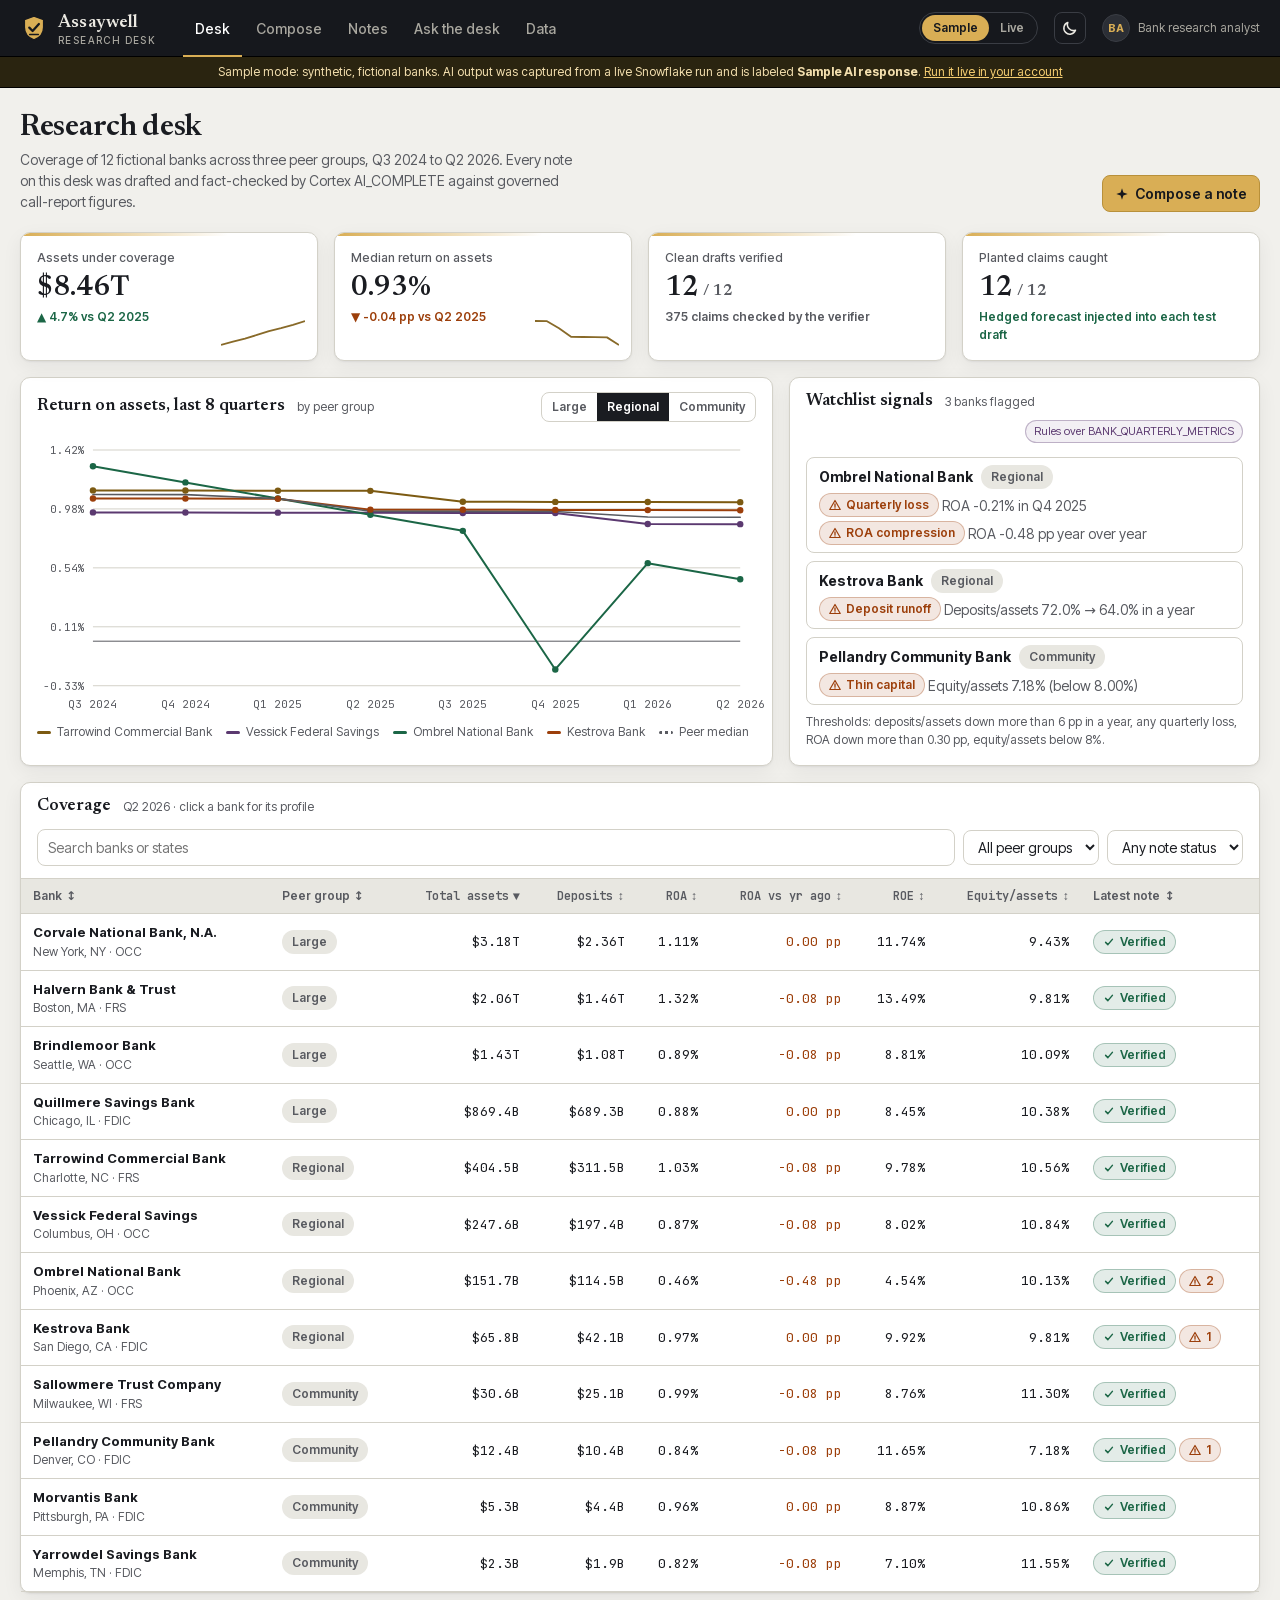
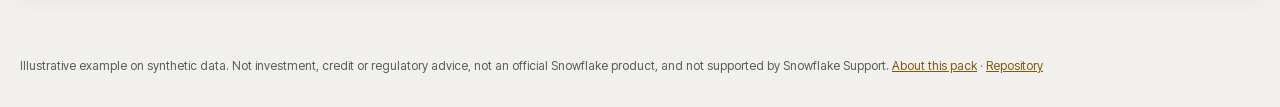
==== docs/try/index.html @ 289721bb "v2: Assaywell app (Streamlit Live + hosted Sample), landing page, captured live sample data, screens" ====
<!doctype html>
<html lang="en">
<head>
  <meta charset="utf-8">
  <meta name="viewport" content="width=device-width, initial-scale=1">
  <title>Assaywell Research · Verified Bank Research (Sample mode)</title>
  <meta name="description" content="No-account example of Verified Bank Research: grounded, self-verifying bank research notes on synthetic data.">
  <meta name="color-scheme" content="light dark">
  <link rel="icon" href="data:image/svg+xml,%3Csvg xmlns='http://www.w3.org/2000/svg' viewBox='0 0 32 32'%3E%3Cpath d='M16 2.5 27 6.5v8.6c0 7.1-4.6 12.2-11 14.4C9.6 27.3 5 22.2 5 15.1V6.5Z' fill='%23D9AE55' stroke='%2316181D' stroke-width='1.6'/%3E%3Cpath d='m10.6 15.6 3.8 3.8 7.2-8' fill='none' stroke='%2316181D' stroke-width='2.6' stroke-linecap='round'/%3E%3C/svg%3E">
  <link rel="stylesheet" href="app.css">
</head>
<body>
  <noscript>This example needs JavaScript. The repository README shows the same screens as screenshots.</noscript>
  <script src="app.js" defer></script>
</body>
</html>
---- docs/try/app.css ----
@import url("../fonts/fonts.css");

:root {
  --bg: #F1F0EC; --surface: #FFFFFF; --surface-2: #E8E7E1; --line: #D3D1C8;
  --ink: #1A1C21; --muted: #585A60; --bar: #16181D; --bar-ink: #ECEAE3; --bar-muted: #A9A79F;
  --brass: #7C5A12; --brass-fill: #D9AE55; --verified: #1B6646; --review: #9C3F0B; --assay: #5B3970;
  --shadow: 0 1px 2px rgba(22,24,29,.06), 0 6px 20px rgba(22,24,29,.06);
  --serif: "Newsreader", Georgia, serif; --sans: "Inter Tight", system-ui, -apple-system, "Segoe UI", sans-serif;
  --mono: "JetBrains Mono", ui-monospace, Menlo, monospace;
  --r: 10px;
  color-scheme: light;
}
:root[data-theme="dark"] {
  --bg: #121316; --surface: #1A1C20; --surface-2: #23262B; --line: #32353B;
  --ink: #ECEAE3; --muted: #A3A39C; --bar: #0C0D0F;
  --brass: #D9AE55; --verified: #5CC995; --review: #F0965A; --assay: #C9A2DB;
  --shadow: 0 1px 2px rgba(0,0,0,.3), 0 8px 24px rgba(0,0,0,.25);
  color-scheme: dark;
}
@media (prefers-color-scheme: dark) {
  :root:not([data-theme="light"]) {
    --bg: #121316; --surface: #1A1C20; --surface-2: #23262B; --line: #32353B;
    --ink: #ECEAE3; --muted: #A3A39C; --bar: #0C0D0F;
    --brass: #D9AE55; --verified: #5CC995; --review: #F0965A; --assay: #C9A2DB;
    --shadow: 0 1px 2px rgba(0,0,0,.3), 0 8px 24px rgba(0,0,0,.25);
    color-scheme: dark;
  }
}

* { box-sizing: border-box; }
html { overflow-x: clip; }
body { margin: 0; background: var(--bg); color: var(--ink); font: 14px/1.5 var(--sans); -webkit-font-smoothing: antialiased; }
button, input, select { font: inherit; color: inherit; }
a { color: var(--brass); }
:focus-visible { outline: 2px solid var(--brass-fill); outline-offset: 2px; border-radius: 4px; }
.sr { position: absolute; width: 1px; height: 1px; overflow: hidden; clip: rect(0 0 0 0); white-space: nowrap; }
.mono { font-family: var(--mono); font-variant-numeric: tabular-nums; }
.muted { color: var(--muted); }

/* ---------- top bar ---------- */
.topbar { position: sticky; top: 0; z-index: 30; background: var(--bar); color: var(--bar-ink); border-bottom: 1px solid #000; }
.topbar .row { display: flex; align-items: center; gap: 16px; padding: 0 20px; height: 56px; max-width: 1360px; margin: 0 auto; }
.brand { display: flex; align-items: center; gap: 10px; text-decoration: none; color: var(--bar-ink); flex: 0 0 auto; }
.brand svg { width: 28px; height: 28px; }
.brand b { font: 600 18px/1 var(--serif); letter-spacing: .01em; }
.brand small { display: block; font: 500 10px/1 var(--sans); letter-spacing: .14em; text-transform: uppercase; color: var(--bar-muted); margin-top: 3px; }
.tabs { display: flex; gap: 2px; margin-left: 12px; overflow-x: auto; scrollbar-width: none; }
.tabs::-webkit-scrollbar { display: none; }
.tab { background: none; border: 0; color: var(--bar-muted); padding: 18px 12px 16px; cursor: pointer; border-bottom: 2px solid transparent; white-space: nowrap; font-weight: 500; }
.tab:hover { color: var(--bar-ink); }
.tab[aria-selected="true"] { color: #fff; border-bottom-color: var(--brass-fill); }
.spacer { flex: 1; }
.env { display: inline-flex; align-items: center; border: 1px solid #3A3D44; border-radius: 999px; padding: 2px; flex: 0 0 auto; }
.env button { border: 0; background: none; color: var(--bar-muted); padding: 4px 11px; border-radius: 999px; cursor: pointer; font-size: 12px; font-weight: 600; }
.env button[aria-pressed="true"] { background: var(--brass-fill); color: #16181D; }
.chip-role { display: flex; align-items: center; gap: 8px; font-size: 12px; color: var(--bar-muted); flex: 0 0 auto; }
.avatar { width: 28px; height: 28px; border-radius: 50%; background: #2B2E35; color: var(--brass-fill); display: grid; place-items: center; font-weight: 700; font-size: 11px; border: 1px solid #3A3D44; }
.iconbtn { background: none; border: 1px solid #3A3D44; color: var(--bar-ink); width: 32px; height: 32px; border-radius: 8px; cursor: pointer; display: grid; place-items: center; flex: 0 0 auto; }
.iconbtn svg { width: 16px; height: 16px; }
.banner { background: #2A2410; color: #F3DFAE; font-size: 12px; text-align: center; padding: 6px 16px; border-bottom: 1px solid #000; }
.banner a { color: #F7CF72; }

/* ---------- layout ---------- */
main { max-width: 1360px; margin: 0 auto; padding: 24px 20px 64px; }
.view { animation: enter .35s ease backwards; }
@keyframes enter { from { opacity: 0; transform: translateY(6px); } }
.pagehead { display: flex; flex-wrap: wrap; align-items: end; gap: 12px 24px; margin-bottom: 20px; }
.pagehead h1 { font: 600 30px/1.1 var(--serif); margin: 0; letter-spacing: -.01em; }
.pagehead p { margin: 4px 0 0; color: var(--muted); max-width: 70ch; }
.pagehead .actions { margin-left: auto; display: flex; gap: 8px; flex-wrap: wrap; }
.grid { display: grid; gap: 16px; }
.g-kpi { grid-template-columns: repeat(4, minmax(0, 1fr)); }
.g-2 { grid-template-columns: minmax(0, 1.6fr) minmax(0, 1fr); }
.panel { background: var(--surface); border: 1px solid var(--line); border-radius: var(--r); box-shadow: var(--shadow); min-width: 0; }
.panel > header { display: flex; align-items: center; flex-wrap: wrap; gap: 8px 12px; padding: 14px 16px 0; }
.panel > header h2 { font: 600 17px/1.2 var(--serif); margin: 0; }
.panel > header .sub { color: var(--muted); font-size: 12px; }
.panel .body { padding: 14px 16px 16px; }
.powered { margin-left: auto; font-size: 11px; color: var(--assay); border: 1px solid color-mix(in srgb, var(--assay) 35%, transparent); background: color-mix(in srgb, var(--assay) 8%, transparent); padding: 2px 8px; border-radius: 999px; white-space: nowrap; max-width: 100%; overflow: hidden; text-overflow: ellipsis; }

/* ---------- KPI ---------- */
.kpi { padding: 16px; position: relative; overflow: hidden; }
.kpi .label { font-size: 12px; color: var(--muted); font-weight: 500; }
.kpi .value { font: 600 28px/1.1 var(--serif); margin: 6px 0 4px; font-variant-numeric: tabular-nums; }
.kpi .delta { font-size: 12px; font-weight: 600; }
.kpi .delta.up { color: var(--verified); } .kpi .delta.down { color: var(--review); } .kpi .delta.flat { color: var(--muted); }
.kpi svg.spark { position: absolute; right: 12px; bottom: 12px; width: 84px; height: 30px; opacity: .9; }
.kpi::after { content: ""; position: absolute; inset: 0 0 auto 0; height: 3px; background: linear-gradient(90deg, var(--brass-fill), transparent 70%); }

/* ---------- buttons, pills, inputs ---------- */
.btn { display: inline-flex; align-items: center; gap: 6px; border: 1px solid var(--line); background: var(--surface); padding: 7px 12px; border-radius: 8px; cursor: pointer; font-weight: 600; text-decoration: none; color: var(--ink); transition: transform .15s, border-color .15s, background .15s; }
.btn:hover { border-color: var(--brass); transform: translateY(-1px); }
.btn.primary { background: var(--brass-fill); border-color: #B8903A; color: #16181D; }
.btn.primary:hover { background: #E3BC69; }
.btn svg { width: 14px; height: 14px; flex: 0 0 auto; }
.btn:disabled { opacity: .55; cursor: not-allowed; transform: none; }
.pill { display: inline-flex; align-items: center; gap: 5px; padding: 2px 9px; border-radius: 999px; font-size: 12px; font-weight: 600; white-space: nowrap; border: 1px solid transparent; }
.pill.verified { color: var(--verified); background: color-mix(in srgb, var(--verified) 12%, transparent); border-color: color-mix(in srgb, var(--verified) 30%, transparent); }
.pill.review { color: var(--review); background: color-mix(in srgb, var(--review) 12%, transparent); border-color: color-mix(in srgb, var(--review) 30%, transparent); }
.pill.neutral { color: var(--muted); background: var(--surface-2); }
.pill.brass { color: var(--brass); background: color-mix(in srgb, var(--brass-fill) 18%, transparent); }
.pill.ai { color: var(--assay); background: color-mix(in srgb, var(--assay) 10%, transparent); border-color: color-mix(in srgb, var(--assay) 30%, transparent); }
.pill svg { width: 12px; height: 12px; }
.seg { display: inline-flex; border: 1px solid var(--line); border-radius: 8px; overflow: hidden; background: var(--surface); }
.seg button { border: 0; background: none; padding: 5px 10px; cursor: pointer; font-size: 12px; font-weight: 600; color: var(--muted); }
.seg button[aria-pressed="true"] { background: var(--ink); color: var(--surface); }
.input { border: 1px solid var(--line); background: var(--surface); border-radius: 8px; padding: 7px 10px; min-width: 0; }
label.field { display: grid; gap: 4px; font-size: 12px; font-weight: 600; color: var(--muted); }
.toolbar { display: flex; flex-wrap: wrap; gap: 8px; align-items: center; padding: 12px 16px; border-bottom: 1px solid var(--line); }

/* ---------- tables ---------- */
.tablewrap { overflow-x: auto; position: relative; }
table.data { width: 100%; border-collapse: collapse; font-size: 13px; }
table.data th, table.data th.num { font-family: var(--sans); }
table.data th { text-align: left; font-weight: 600; color: var(--muted); font-size: 12px; background: var(--surface-2); padding: 8px 12px; white-space: nowrap; border-bottom: 1px solid var(--line); }
table.data th button { all: unset; cursor: pointer; display: inline-flex; gap: 4px; align-items: center; }
table.data th button:focus-visible { outline: 2px solid var(--brass-fill); }
table.data td { padding: 9px 12px; border-bottom: 1px solid var(--line); white-space: nowrap; }
table.data td.num, table.data th.num { text-align: right; font-family: var(--mono); font-variant-numeric: tabular-nums; }
table.data tbody tr { cursor: pointer; transition: background .12s; }
table.data tbody tr:hover { background: color-mix(in srgb, var(--brass-fill) 9%, transparent); }
.delta-up { color: var(--verified); } .delta-down { color: var(--review); }
.empty { padding: 40px 16px; text-align: center; color: var(--muted); }
.empty b { display: block; font: 600 17px var(--serif); color: var(--ink); margin-bottom: 4px; }

/* ---------- charts ---------- */
.chart { position: relative; }
.chart svg { width: 100%; height: auto; display: block; overflow: visible; }
.chart .axis text { fill: var(--muted); font: 11px var(--mono); }
.chart .grid line { stroke: var(--line); }
.chart .tip { position: absolute; pointer-events: none; background: var(--bar); color: var(--bar-ink); padding: 8px 10px; border-radius: 8px; font-size: 12px; box-shadow: var(--shadow); min-width: 170px; z-index: 5; transform: translate(-50%, -105%); opacity: 0; transition: opacity .12s; }
.chart .tip.on { opacity: 1; }
.chart .tip b { display: block; font-family: var(--mono); font-size: 11px; color: var(--brass-fill); margin-bottom: 4px; }
.chart .tip div { display: flex; justify-content: space-between; gap: 12px; }
.legend { display: flex; flex-wrap: wrap; gap: 6px 14px; font-size: 12px; color: var(--muted); margin-top: 8px; }
.legend span { display: inline-flex; align-items: center; gap: 6px; }
.legend i { width: 14px; height: 3px; border-radius: 2px; display: inline-block; }
.line-draw { stroke-dasharray: 1200; stroke-dashoffset: 1200; animation: draw 1s ease-out forwards; }
@keyframes draw { to { stroke-dashoffset: 0; } }

/* ---------- drawer / modal ---------- */
.scrim { position: fixed; inset: 0; background: rgba(12,13,15,.45); z-index: 60; animation: fade .2s ease backwards; }
@keyframes fade { from { opacity: 0; } }
.drawer { position: fixed; top: 0; right: 0; bottom: 0; width: min(560px, 100vw); background: var(--surface); z-index: 61; box-shadow: -10px 0 40px rgba(0,0,0,.2); display: flex; flex-direction: column; animation: slide .28s cubic-bezier(.2,.8,.2,1) backwards; }
.drawer.wide { width: min(1080px, 100vw); }
@keyframes slide { from { transform: translateX(40px); opacity: 0; } }
.drawer > header { display: flex; align-items: start; gap: 12px; padding: 18px 20px; border-bottom: 1px solid var(--line); }
.drawer > header h2 { font: 600 22px/1.2 var(--serif); margin: 0; }
.drawer > .scroll { overflow-y: auto; padding: 18px 20px 28px; flex: 1; }
.close { margin-left: auto; background: none; border: 1px solid var(--line); width: 32px; height: 32px; border-radius: 8px; cursor: pointer; flex: 0 0 auto; }
.modal { position: fixed; z-index: 61; left: 50%; top: 50%; transform: translate(-50%, -50%); width: min(520px, calc(100vw - 32px)); background: var(--surface); border-radius: 14px; padding: 22px; box-shadow: var(--shadow); border: 1px solid var(--line); }
.modal h2 { font: 600 21px var(--serif); margin: 0 0 8px; }
pre.code { background: var(--surface-2); border: 1px solid var(--line); border-radius: 8px; padding: 10px 12px; font: 12px/1.55 var(--mono); overflow-x: auto; white-space: pre; margin: 8px 0; max-width: 100%; }

.statgrid { display: grid; grid-template-columns: repeat(2, minmax(0, 1fr)); gap: 10px; }
.stat { border: 1px solid var(--line); border-radius: 8px; padding: 10px 12px; }
.stat .l { font-size: 11px; color: var(--muted); font-weight: 600; text-transform: uppercase; letter-spacing: .06em; }
.stat .v { font: 600 19px var(--serif); font-variant-numeric: tabular-nums; }
.stat svg { width: 100%; height: 34px; display: block; margin-top: 4px; }
.signal { display: flex; gap: 10px; padding: 10px 12px; border-radius: 8px; border: 1px solid color-mix(in srgb, var(--review) 35%, transparent); background: color-mix(in srgb, var(--review) 7%, transparent); margin-top: 8px; }
.signal b { color: var(--review); }

/* ---------- compose ---------- */
.compose { display: grid; grid-template-columns: 340px minmax(0, 1fr); gap: 16px; align-items: start; }
.form { display: grid; gap: 14px; }
.peerchips { display: flex; flex-wrap: wrap; gap: 6px; }
.peerchips button { border: 1px solid var(--line); background: var(--surface); border-radius: 999px; padding: 4px 10px; font-size: 12px; cursor: pointer; }
.peerchips button[aria-pressed="true"] { border-color: var(--brass); background: color-mix(in srgb, var(--brass-fill) 18%, transparent); color: var(--ink); font-weight: 600; }
.peerchips button:disabled { cursor: default; }
.toggle { display: flex; gap: 10px; align-items: start; padding: 10px 12px; border: 1px dashed var(--line); border-radius: 8px; cursor: pointer; }
.toggle input { margin-top: 3px; accent-color: #B8903A; }
.hint { font-size: 12px; color: var(--muted); }
.steps { list-style: none; margin: 0; padding: 0; display: grid; gap: 8px; }
.steps li { display: grid; grid-template-columns: 22px minmax(0,1fr); gap: 10px; align-items: start; color: var(--muted); }
.steps li .ico { width: 18px; height: 18px; border-radius: 50%; border: 2px solid var(--line); margin-top: 1px; }
.steps li.active { color: var(--ink); font-weight: 600; }
.steps li.active .ico { border-color: var(--assay); border-top-color: transparent; animation: spin .8s linear infinite; }
.steps li.done { color: var(--ink); }
.steps li.done .ico { border-color: var(--verified); background: var(--verified); box-shadow: inset 0 0 0 3px var(--surface); }
.steps li small { grid-column: 2; font-family: var(--mono); font-size: 11px; color: var(--muted); font-weight: 400; }
@keyframes spin { to { transform: rotate(360deg); } }
.skeleton { background: linear-gradient(90deg, var(--surface-2) 25%, color-mix(in srgb, var(--surface-2) 40%, var(--surface)) 50%, var(--surface-2) 75%); background-size: 400% 100%; animation: shimmer 1.4s infinite; border-radius: 6px; }
@keyframes shimmer { from { background-position: 100% 0; } to { background-position: 0 0; } }

/* ---------- the note (paper + assay margin) ---------- */
.reader { display: grid; grid-template-columns: minmax(0, 1fr) 300px; gap: 0; }
.paper { padding: 28px 34px 34px; position: relative; font: 17px/1.6 var(--serif); min-width: 0; }
.paper h1 { font: 600 27px/1.2 var(--serif); margin: 0 0 14px; padding-right: 110px; }
.paper h2 { font: 600 19px/1.3 var(--serif); margin: 22px 0 6px; }
.paper p { margin: 0 0 12px; }
.paper ul { padding-left: 20px; margin: 0 0 12px; }
.paper li { margin: 4px 0; }
.paper .tablewrap { margin: 10px 0 16px; border: 1px solid var(--line); border-radius: 8px; }
.paper table { width: 100%; border-collapse: collapse; font: 13px var(--sans); }
.paper th { background: var(--surface-2); text-align: left; padding: 7px 10px; white-space: nowrap; }
.paper td { padding: 7px 10px; border-top: 1px solid var(--line); white-space: nowrap; font-family: var(--mono); font-size: 12.5px; }
.paper td:first-child { font-family: var(--sans); font-size: 13px; }
mark.cite { background: none; color: inherit; border-bottom: 1.5px solid color-mix(in srgb, var(--verified) 55%, transparent); cursor: help; padding: 0 1px; }
mark.cite sup { font: 600 9px var(--mono); color: var(--verified); margin-left: 1px; }
mark.cite.miss { border-bottom-color: var(--review); background: color-mix(in srgb, var(--review) 12%, transparent); }
mark.cite.miss sup { color: var(--review); }
mark.cite.hl { background: color-mix(in srgb, var(--brass-fill) 30%, transparent); }
.rejected { background: color-mix(in srgb, var(--review) 12%, transparent); text-decoration: line-through; text-decoration-color: var(--review); text-decoration-thickness: 2px; border-radius: 3px; }
.w { opacity: 0; transition: opacity .18s; } .w.on { opacity: 1; }
.margin { border-left: 1px solid var(--line); background: color-mix(in srgb, var(--surface-2) 45%, var(--surface)); padding: 20px 16px; font-size: 12px; min-width: 0; border-radius: 0 var(--r) var(--r) 0; }
.margin h3 { font: 600 11px var(--sans); text-transform: uppercase; letter-spacing: .1em; color: var(--muted); margin: 0 0 10px; }
.margin ol { list-style: none; margin: 0; padding: 0; display: grid; gap: 6px; max-height: 560px; overflow-y: auto; }
.margin li { display: grid; grid-template-columns: 22px minmax(0,1fr); gap: 6px; padding: 5px 6px; border-radius: 6px; }
.margin li:hover, .margin li.hl { background: color-mix(in srgb, var(--brass-fill) 18%, transparent); }
.margin li .n { font: 600 10px var(--mono); color: var(--verified); padding-top: 1px; }
.margin li.miss .n { color: var(--review); }
.margin li .src { font-family: var(--mono); font-size: 10.5px; color: var(--muted); overflow-wrap: anywhere; }
.finding { border: 1px solid color-mix(in srgb, var(--review) 40%, transparent); background: color-mix(in srgb, var(--review) 8%, transparent); border-radius: 8px; padding: 9px 11px; margin: 8px 0; font-size: 12.5px; }
.finding b { color: var(--review); font-size: 11px; letter-spacing: .06em; }
.verdict { display: flex; flex-wrap: wrap; gap: 8px 16px; align-items: center; padding: 12px 16px; border-bottom: 1px solid var(--line); }
.hallmark { position: absolute; top: 22px; right: 26px; width: 92px; height: 92px; pointer-events: none; }
.hallmark.stamp { animation: stamp .55s cubic-bezier(.2,1.6,.4,1) backwards; }
@keyframes stamp { 0% { transform: scale(1.6) rotate(-14deg); opacity: 0; } 60% { opacity: 1; } 100% { transform: scale(1) rotate(-8deg); } }
.hallmark { transform: rotate(-8deg); }
.ailabel { display: inline-flex; gap: 6px; align-items: center; font: 600 11px var(--sans); color: var(--assay); text-transform: uppercase; letter-spacing: .08em; }

/* ---------- chat ---------- */
.chat { display: grid; grid-template-columns: minmax(0, 1fr) 300px; gap: 16px; align-items: start; }
.thread { display: grid; gap: 14px; padding: 18px; min-height: 360px; }
.msg { max-width: 760px; min-width: 0; }
.thread > *, .chat > * { min-width: 0; }
.msg.user { justify-self: end; background: var(--ink); color: var(--surface); padding: 10px 14px; border-radius: 14px 14px 4px 14px; }
.msg.bot { background: var(--surface-2); padding: 14px 16px; border-radius: 14px 14px 14px 4px; font-family: var(--serif); font-size: 16px; }
.msg.bot p { margin: 0 0 8px; }
.msg.bot ol, .msg.bot ul { margin: 0 0 8px; padding-left: 20px; }
.suggest { display: grid; gap: 8px; }
.suggest button { text-align: left; border: 1px solid var(--line); background: var(--surface); padding: 10px 12px; border-radius: 8px; cursor: pointer; }
.suggest button:hover { border-color: var(--brass); }
.composer { display: flex; gap: 8px; padding: 12px; border-top: 1px solid var(--line); }
.composer .input { flex: 1; }
details.src { margin-top: 8px; font-family: var(--sans); font-size: 13px; }
details.src summary { cursor: pointer; color: var(--brass); font-weight: 600; }

footer.disc { max-width: 1360px; margin: 0 auto; padding: 0 20px 32px; color: var(--muted); font-size: 12px; }

/* ---------- responsive ---------- */
@media (max-width: 1100px) {
  .g-kpi { grid-template-columns: repeat(2, minmax(0, 1fr)); }
  .g-2, .compose, .chat { grid-template-columns: minmax(0, 1fr); }
  .reader { grid-template-columns: minmax(0, 1fr); }
  .margin { border-left: 0; border-top: 1px solid var(--line); border-radius: 0 0 var(--r) var(--r); }
}
@media (max-width: 720px) {
  .topbar .row { flex-wrap: wrap; height: auto; padding: 8px 14px 0; gap: 10px; }
  .tabs { order: 3; width: 100%; margin: 0 -14px; padding: 0 8px; }
  .tab { padding: 10px 10px 9px; }
  .chip-role span { display: none; }
  main { padding: 18px 14px 48px; }
  .pagehead h1 { font-size: 25px; }
  .pagehead .actions { margin-left: 0; }
  .kpi .value { font-size: 23px; }
  .kpi svg.spark { display: none; }
  .paper { padding: 20px 16px 24px; font-size: 16px; }
  .paper h1 { font-size: 22px; padding-right: 70px; }
  .hallmark { width: 64px; height: 64px; top: 14px; right: 12px; }
  .statgrid { grid-template-columns: minmax(0, 1fr); }
  .powered { margin-left: 0; white-space: normal; }
}
@media (max-width: 420px) { .g-kpi { grid-template-columns: minmax(0, 1fr); } .brand small { display: none; } }
@media (prefers-reduced-motion: reduce) { *, *::before, *::after { animation: none !important; transition: none !important; } .w { opacity: 1; } }
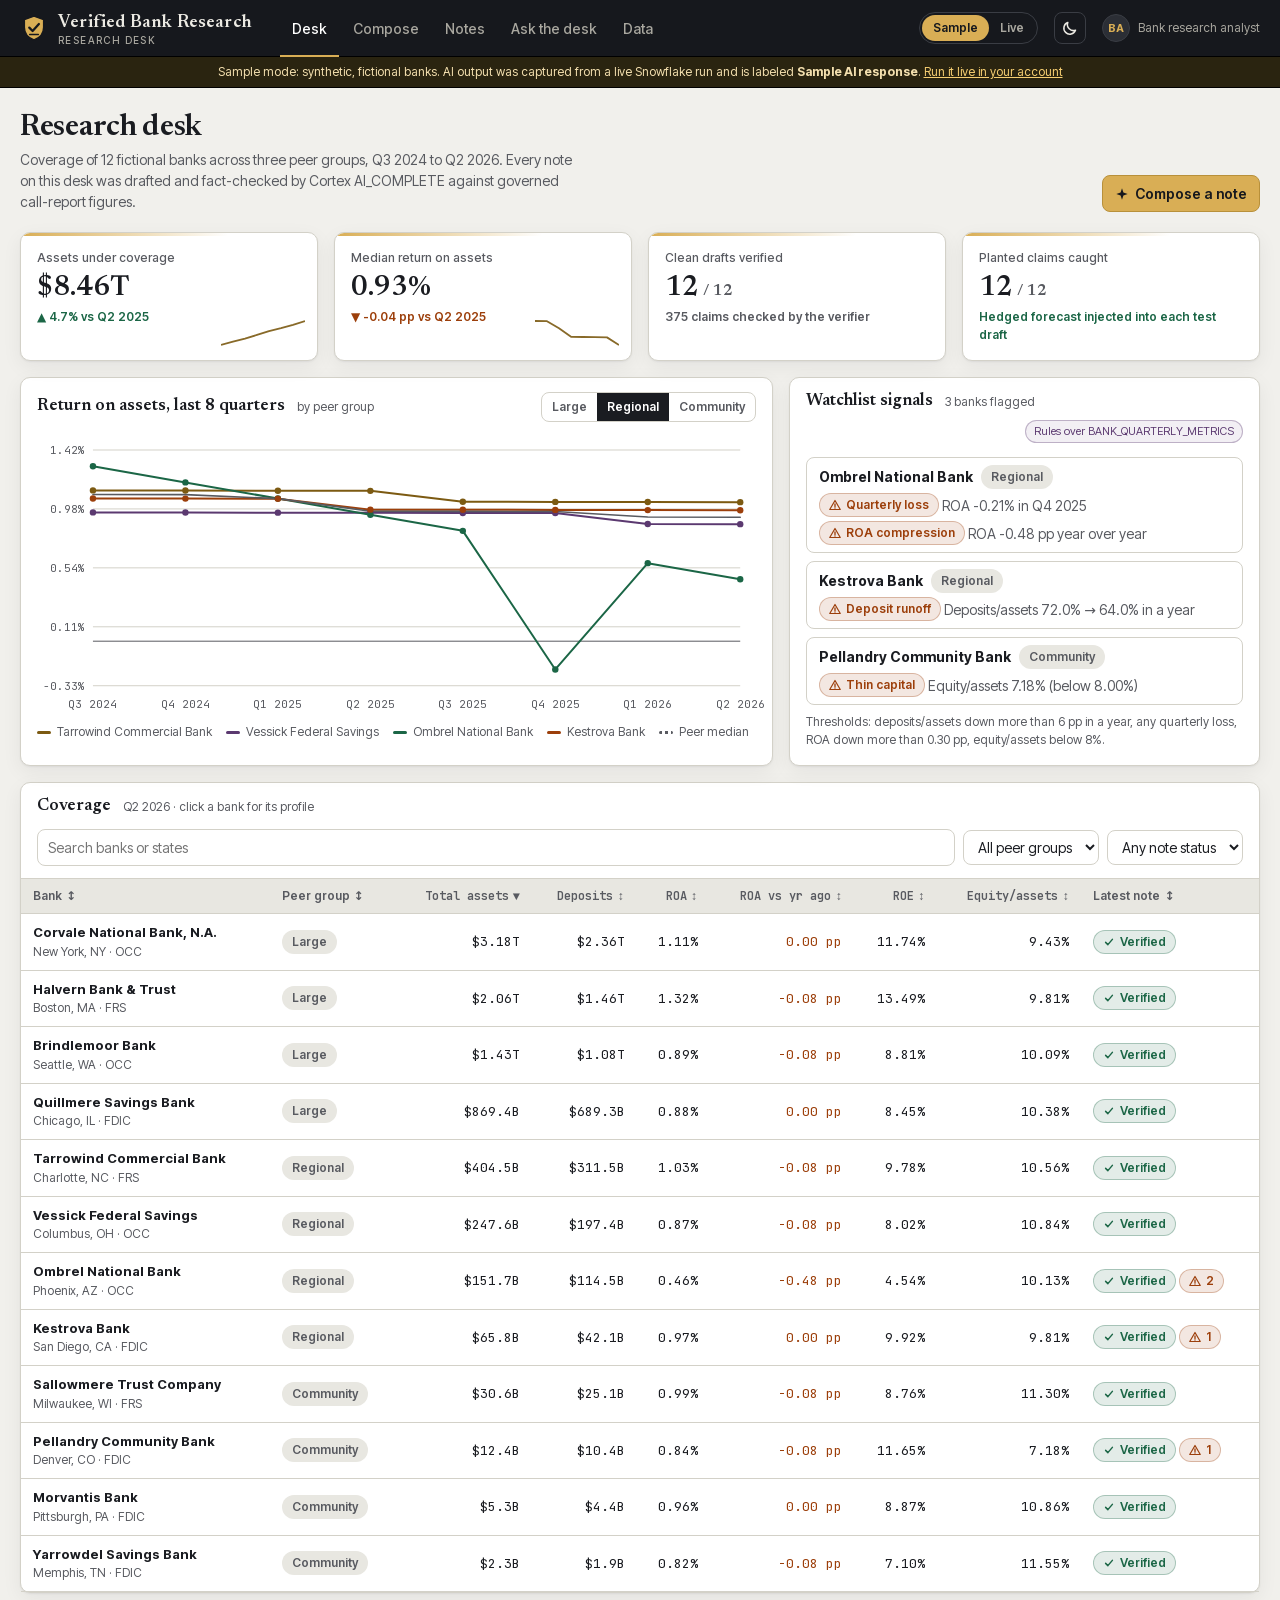
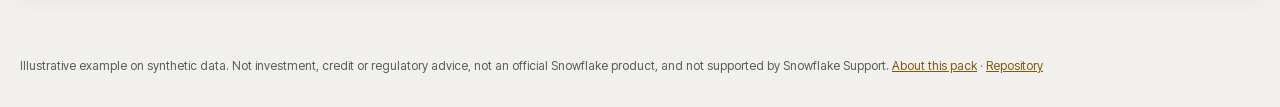
==== commit 72686d36: "Rename the brand to Verified Bank Research; stamp reads VERIFIED / NEEDS REVIEW; recapture screensho" ====
--- a/docs/try/index.html
+++ b/docs/try/index.html
@@ -3,7 +3,7 @@
 <head>
   <meta charset="utf-8">
   <meta name="viewport" content="width=device-width, initial-scale=1">
-  <title>Assaywell Research · Verified Bank Research (Sample mode)</title>
+  <title>Verified Bank Research (Sample mode)</title>
   <meta name="description" content="No-account example of Verified Bank Research: grounded, self-verifying bank research notes on synthetic data.">
   <meta name="color-scheme" content="light dark">
   <link rel="icon" href="data:image/svg+xml,%3Csvg xmlns='http://www.w3.org/2000/svg' viewBox='0 0 32 32'%3E%3Cpath d='M16 2.5 27 6.5v8.6c0 7.1-4.6 12.2-11 14.4C9.6 27.3 5 22.2 5 15.1V6.5Z' fill='%23D9AE55' stroke='%2316181D' stroke-width='1.6'/%3E%3Cpath d='m10.6 15.6 3.8 3.8 7.2-8' fill='none' stroke='%2316181D' stroke-width='2.6' stroke-linecap='round'/%3E%3C/svg%3E">
